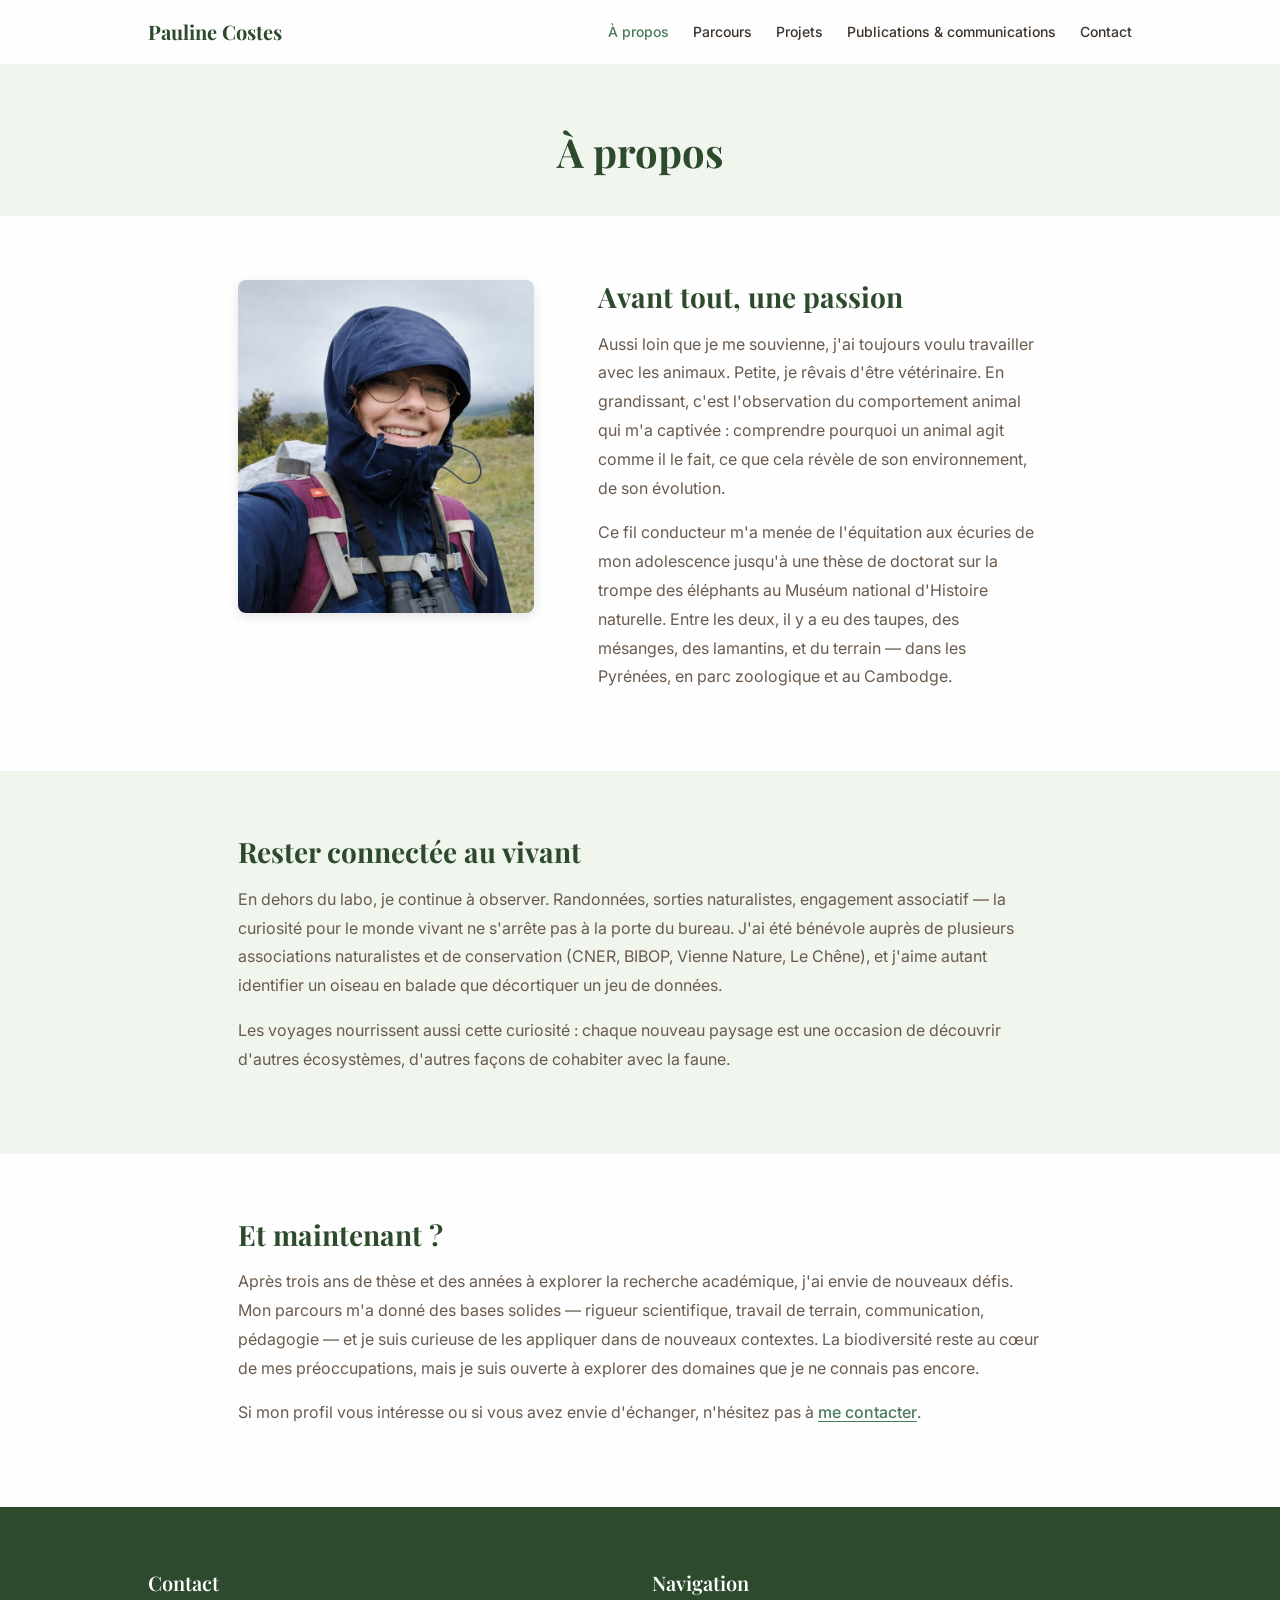
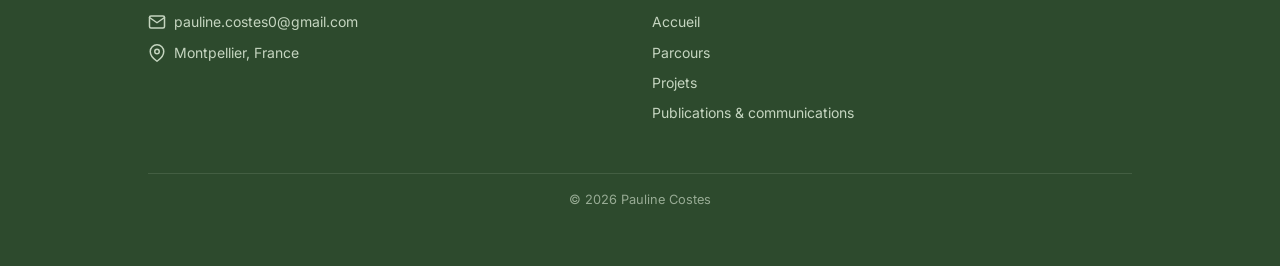
==== a-propos.html @ f6743737 "Add À propos page and update navigation Personal about page with field photo, three sections (passio" ====
<!DOCTYPE html>
<html lang="fr">
<head>
  <meta charset="UTF-8">
  <meta name="viewport" content="width=device-width, initial-scale=1.0">
  <meta name="description" content="A propos de Pauline Costes - parcours, motivations et engagement pour la biodiversite.">
  <meta property="og:title" content="A propos - Pauline Costes">
  <meta property="og:description" content="Parcours, motivations et engagement pour la biodiversite.">
  <meta property="og:image" content="Photo1.jpg">
  <meta property="og:type" content="website">
  <meta name="twitter:card" content="summary_large_image">
  <link rel="icon" href="data:image/svg+xml,<svg xmlns='http://www.w3.org/2000/svg' viewBox='0 0 100 100'><text y='.9em' font-size='90'>&#x1F418;</text></svg>">
  <title>&Agrave; propos - Pauline Costes</title>
  <link rel="preconnect" href="https://fonts.googleapis.com">
  <link rel="preconnect" href="https://fonts.gstatic.com" crossorigin>
  <link href="https://fonts.googleapis.com/css2?family=Inter:wght@400;500;600&family=Playfair+Display:wght@600;700&display=swap" rel="stylesheet">
  <link rel="stylesheet" href="css/variables.css?v=3">
  <link rel="stylesheet" href="css/base.css?v=3">
  <link rel="stylesheet" href="css/components.css?v=3">
  <link rel="stylesheet" href="css/layout.css?v=3">
</head>
<body>

  <!-- Header -->
  <header class="site-header">
    <nav class="nav container">
      <a href="index.html" class="nav__logo">Pauline Costes</a>
      <button class="burger" aria-label="Ouvrir le menu" aria-expanded="false">
        <span class="burger__line"></span>
        <span class="burger__line"></span>
        <span class="burger__line"></span>
      </button>
      <div class="nav__links">
        <button class="nav__close" aria-label="Fermer le menu">&times;</button>
        <a href="a-propos.html" class="nav__link nav__link--active">&Agrave; propos</a>
        <a href="index.html#parcours" class="nav__link">Parcours</a>
        <a href="projets.html" class="nav__link">Projets</a>
        <a href="publications.html" class="nav__link">Publications & communications</a>
        <a href="index.html#contact" class="nav__link">Contact</a>
      </div>
    </nav>
  </header>

  <main>

    <!-- Page header -->
    <div class="page-header">
      <div class="container">
        <h1>&Agrave; propos</h1>
      </div>
    </div>

    <!-- Photo + texte -->
    <section class="section">
      <div class="container" style="max-width: 900px;">
        <div class="about-grid">

          <div>
            <img src="20260401_111959.jpg" alt="Pauline Costes sur le terrain" style="width: 100%; border-radius: var(--radius-md); box-shadow: var(--shadow-md);">
          </div>

          <div>
            <h2 style="margin-bottom: var(--space-md);">Avant tout, une passion</h2>
            <p style="line-height: 1.8; color: var(--earth-600); margin-bottom: var(--space-md);">
              Aussi loin que je me souvienne, j'ai toujours voulu travailler avec les animaux. Petite, je r&ecirc;vais d'&ecirc;tre v&eacute;t&eacute;rinaire. En grandissant, c'est l'observation du comportement animal qui m'a captiv&eacute;e&nbsp;: comprendre pourquoi un animal agit comme il le fait, ce que cela r&eacute;v&egrave;le de son environnement, de son &eacute;volution.
            </p>
            <p style="line-height: 1.8; color: var(--earth-600); margin-bottom: var(--space-md);">
              Ce fil conducteur m'a men&eacute;e de l'&eacute;quitation aux &eacute;curies de mon adolescence jusqu'&agrave; une th&egrave;se de doctorat sur la trompe des &eacute;l&eacute;phants au Mus&eacute;um national d'Histoire naturelle. Entre les deux, il y a eu des taupes, des m&eacute;sanges, des lamantins, et du terrain&nbsp;&mdash;&nbsp;dans les Pyr&eacute;n&eacute;es, en parc zoologique et au Cambodge.
            </p>
          </div>

        </div>
      </div>
    </section>

    <!-- Engagement -->
    <section class="section section--alt">
      <div class="container" style="max-width: 900px;">
        <h2 style="margin-bottom: var(--space-md);">Rester connect&eacute;e au vivant</h2>
        <p style="line-height: 1.8; color: var(--earth-600); margin-bottom: var(--space-md);">
          En dehors du labo, je continue &agrave; observer. Randonn&eacute;es, sorties naturalistes, engagement associatif&nbsp;&mdash;&nbsp;la curiosit&eacute; pour le monde vivant ne s'arr&ecirc;te pas &agrave; la porte du bureau. J'ai &eacute;t&eacute; b&eacute;n&eacute;vole aupr&egrave;s de plusieurs associations naturalistes et de conservation (CNER, BIBOP, Vienne Nature, Le Ch&ecirc;ne), et j'aime autant identifier un oiseau en balade que d&eacute;cortiquer un jeu de donn&eacute;es.
        </p>
        <p style="line-height: 1.8; color: var(--earth-600); margin-bottom: var(--space-md);">
          Les voyages nourrissent aussi cette curiosit&eacute;&nbsp;: chaque nouveau paysage est une occasion de d&eacute;couvrir d'autres &eacute;cosyst&egrave;mes, d'autres fa&ccedil;ons de cohabiter avec la faune.
        </p>
      </div>
    </section>

    <!-- Et maintenant -->
    <section class="section">
      <div class="container" style="max-width: 900px;">
        <h2 style="margin-bottom: var(--space-md);">Et maintenant&nbsp;?</h2>
        <p style="line-height: 1.8; color: var(--earth-600); margin-bottom: var(--space-md);">
          Apr&egrave;s trois ans de th&egrave;se et des ann&eacute;es &agrave; explorer la recherche acad&eacute;mique, j'ai envie de nouveaux d&eacute;fis. Mon parcours m'a donn&eacute; des bases solides&nbsp;&mdash;&nbsp;rigueur scientifique, travail de terrain, communication, p&eacute;dagogie&nbsp;&mdash;&nbsp;et je suis curieuse de les appliquer dans de nouveaux contextes. La biodiversit&eacute; reste au c&oelig;ur de mes pr&eacute;occupations, mais je suis ouverte &agrave; explorer des domaines que je ne connais pas encore.
        </p>
        <p style="line-height: 1.8; color: var(--earth-600);">
          Si mon profil vous int&eacute;resse ou si vous avez envie d'&eacute;changer, n'h&eacute;sitez pas &agrave; <a href="mailto:pauline.costes0@gmail.com" style="color: var(--green-700); font-weight: 500;">me contacter</a>.
        </p>
      </div>
    </section>

  </main>

  <!-- Footer -->
  <footer class="site-footer">
    <div class="container">
      <div class="footer__grid">
        <div>
          <h3 class="footer__title">Contact</h3>
          <div class="footer__item">
            <svg class="footer__icon" viewBox="0 0 24 24" fill="none" stroke="currentColor" stroke-width="2" stroke-linecap="round" stroke-linejoin="round"><path d="M4 4h16c1.1 0 2 .9 2 2v12c0 1.1-.9 2-2 2H4c-1.1 0-2-.9-2-2V6c0-1.1.9-2 2-2z"/><polyline points="22,6 12,13 2,6"/></svg>
            <a href="mailto:pauline.costes0@gmail.com">pauline.costes0@gmail.com</a>
          </div>
          <div class="footer__item">
            <svg class="footer__icon" viewBox="0 0 24 24" fill="none" stroke="currentColor" stroke-width="2" stroke-linecap="round" stroke-linejoin="round"><path d="M21 10c0 7-9 13-9 13s-9-6-9-13a9 9 0 0 1 18 0z"/><circle cx="12" cy="10" r="3"/></svg>
            <span>Montpellier, France</span>
          </div>
        </div>
        <div>
          <h3 class="footer__title">Navigation</h3>
          <div class="footer__item"><a href="index.html">Accueil</a></div>
          <div class="footer__item"><a href="index.html#parcours">Parcours</a></div>
          <div class="footer__item"><a href="projets.html">Projets</a></div>
          <div class="footer__item"><a href="publications.html">Publications & communications</a></div>
        </div>
      </div>
      <p class="footer__copy">&copy; 2026 Pauline Costes</p>
    </div>
  </footer>

  <script src="js/main.js"></script>
</body>
</html>
---- css/variables.css ----
:root {
  /* Colors - Primary */
  --green-900: #2D4A2D;
  --green-700: #4A7C59;
  --green-200: #C5D5C0;
  --green-50: #F0F5EE;

  /* Colors - Neutrals */
  --earth-800: #3D3229;
  --earth-600: #6B5B4E;
  --sand-100: #F7F3EE;
  --white: #FEFEFE;

  /* Colors - Accent */
  --gold-500: #B8963E;

  /* Typography */
  --font-heading: 'Playfair Display', Georgia, serif;
  --font-body: 'Inter', system-ui, sans-serif;

  --text-h1: 2.5rem;
  --text-h2: 1.75rem;
  --text-h3: 1.25rem;
  --text-body: 1rem;
  --text-small: 0.875rem;
  --text-tag: 0.8rem;

  /* Spacing */
  --space-xs: 0.25rem;
  --space-sm: 0.5rem;
  --space-md: 1rem;
  --space-lg: 1.5rem;
  --space-xl: 2.5rem;
  --space-2xl: 4rem;

  /* Layout */
  --max-width: 1080px;
  --padding-x: 1.5rem;
  --section-gap: 2.5rem;

  /* Components */
  --radius-sm: 6px;
  --radius-md: 8px;
  --radius-pill: 20px;
  --radius-full: 50%;

  --shadow-sm: 0 1px 3px rgba(0, 0, 0, 0.06);
  --shadow-md: 0 4px 12px rgba(0, 0, 0, 0.1);

  --transition: 0.2s ease;
}

@media (min-width: 1024px) {
  :root {
    --padding-x: 3rem;
    --section-gap: 4rem;
  }
}
---- css/base.css ----
*,
*::before,
*::after {
  margin: 0;
  padding: 0;
  box-sizing: border-box;
}

html {
  scroll-behavior: smooth;
}

body {
  font-family: var(--font-body);
  font-size: var(--text-body);
  color: var(--earth-800);
  background-color: var(--white);
  line-height: 1.6;
  -webkit-font-smoothing: antialiased;
}

h1, h2, h3 {
  font-family: var(--font-heading);
  line-height: 1.2;
}

h1 {
  font-size: var(--text-h1);
  font-weight: 700;
  color: var(--green-900);
}

h2 {
  font-size: var(--text-h2);
  font-weight: 700;
  color: var(--green-900);
  margin-bottom: var(--space-lg);
}

h3 {
  font-size: var(--text-h3);
  font-weight: 600;
  color: var(--earth-800);
}

p {
  margin-bottom: var(--space-md);
}

a {
  color: var(--green-700);
  text-decoration: underline;
  text-underline-offset: 3px;
  transition: color var(--transition);
}

a:hover {
  color: var(--gold-500);
}

a:focus-visible {
  outline: 2px solid var(--green-700);
  outline-offset: 2px;
  border-radius: 2px;
}

img {
  max-width: 100%;
  display: block;
}

ul, ol {
  list-style: none;
}

/* Utilities */

.container {
  max-width: var(--max-width);
  margin: 0 auto;
  padding: 0 var(--padding-x);
}

.sr-only {
  position: absolute;
  width: 1px;
  height: 1px;
  padding: 0;
  margin: -1px;
  overflow: hidden;
  clip: rect(0, 0, 0, 0);
  white-space: nowrap;
  border: 0;
}

.text-small {
  font-size: var(--text-small);
  color: var(--earth-600);
}

.text-date {
  font-size: var(--text-small);
  font-weight: 500;
  color: var(--green-700);
  text-transform: uppercase;
  letter-spacing: 0.05em;
}
---- css/components.css ----
/* ===== Navigation ===== */

.site-header {
  position: fixed;
  top: 0;
  left: 0;
  right: 0;
  z-index: 100;
  background: var(--white);
  transition: box-shadow var(--transition);
}

.site-header.scrolled {
  box-shadow: var(--shadow-sm);
}

.nav {
  display: flex;
  align-items: center;
  justify-content: space-between;
  height: 64px;
}

.nav__logo {
  font-family: var(--font-heading);
  font-size: 1.25rem;
  font-weight: 700;
  color: var(--green-900);
  text-decoration: none;
}

.nav__logo:hover {
  color: var(--green-700);
}

.nav__links {
  display: flex;
  gap: var(--space-lg);
}

.nav__link {
  font-size: var(--text-small);
  font-weight: 500;
  color: var(--earth-800);
  text-decoration: none;
  transition: color var(--transition);
}

.nav__link:hover {
  color: var(--green-700);
}

.nav__link--active {
  color: var(--green-700);
}

.nav__close {
  display: none;
}

/* Burger */

.burger {
  display: none;
  background: none;
  border: none;
  cursor: pointer;
  padding: var(--space-sm);
}

.burger__line {
  display: block;
  width: 24px;
  height: 2px;
  background: var(--earth-800);
  margin: 5px 0;
  transition: transform var(--transition), opacity var(--transition);
}

.burger:focus-visible {
  outline: 2px solid var(--green-700);
  outline-offset: 2px;
  border-radius: 2px;
}

@media (max-width: 767px) {
  .burger {
    display: block;
  }

  .nav__links {
    position: fixed;
    top: 0;
    left: 0;
    right: 0;
    bottom: 0;
    background: var(--white);
    flex-direction: column;
    align-items: center;
    justify-content: center;
    gap: var(--space-xl);
    opacity: 0;
    pointer-events: none;
    transition: opacity var(--transition);
    z-index: 101;
  }

  .nav__links.open {
    opacity: 1;
    pointer-events: all;
  }

  .nav__link {
    font-size: var(--text-h3);
  }

  .nav__close {
    display: block;
    position: absolute;
    top: var(--space-lg);
    right: var(--space-lg);
    background: none;
    border: none;
    font-size: 1.5rem;
    cursor: pointer;
    color: var(--earth-800);
    padding: var(--space-sm);
  }

  .nav__close:focus-visible {
    outline: 2px solid var(--green-700);
    outline-offset: 2px;
  }

  /* Burger animation when open */
  .burger.open .burger__line:nth-child(1) {
    transform: rotate(45deg) translate(5px, 5px);
  }

  .burger.open .burger__line:nth-child(2) {
    opacity: 0;
  }

  .burger.open .burger__line:nth-child(3) {
    transform: rotate(-45deg) translate(5px, -5px);
  }

  /* Tables: compact on mobile */
  table th,
  table td {
    padding-left: var(--space-xs);
    padding-right: var(--space-xs);
    font-size: var(--text-tag);
  }

  /* Hide duration column on mobile */
  table th:last-child,
  table td:last-child {
    display: none;
  }
}

/* ===== Cards ===== */

.card {
  background: var(--white);
  border: 1px solid var(--green-200);
  border-radius: var(--radius-md);
  padding: var(--space-lg);
  box-shadow: var(--shadow-sm);
  transition: box-shadow var(--transition), transform var(--transition);
}

.card:hover {
  box-shadow: var(--shadow-md);
  transform: translateY(-2px);
}

.card__image {
  margin: calc(-1 * var(--space-lg)) calc(-1 * var(--space-lg)) var(--space-md);
  border-radius: var(--radius-md) var(--radius-md) 0 0;
  overflow: hidden;
  aspect-ratio: 16/7;
}

.card__image img {
  width: 100%;
  height: 100%;
  object-fit: cover;
  transition: transform 0.4s ease;
}

.card:hover .card__image img {
  transform: scale(1.03);
}

.card__title {
  font-family: var(--font-heading);
  font-size: var(--text-h3);
  font-weight: 600;
  color: var(--earth-800);
  margin-bottom: var(--space-xs);
}

.card__meta {
  font-size: var(--text-small);
  color: var(--green-700);
  font-weight: 500;
  margin-bottom: var(--space-sm);
}

.card__description {
  font-size: var(--text-small);
  color: var(--earth-600);
  line-height: 1.5;
}

/* ===== Timeline ===== */

.timeline {
  position: relative;
  padding-left: 2rem;
}

.timeline::before {
  content: '';
  position: absolute;
  left: 5px;
  top: 0;
  bottom: 0;
  width: 2px;
  background: var(--green-200);
}

.timeline__item {
  position: relative;
  padding-bottom: var(--space-xl);
}

.timeline__item:last-child {
  padding-bottom: 0;
}

.timeline__dot {
  position: absolute;
  left: -2rem;
  top: 4px;
  width: 12px;
  height: 12px;
  border-radius: var(--radius-full);
  background: var(--green-700);
  transform: translateX(calc(-50% + 6px));
}

.timeline__item:first-child .timeline__dot {
  width: 16px;
  height: 16px;
  box-shadow: 0 0 0 4px var(--green-200);
  transform: translateX(calc(-50% + 6px - 2px));
}

.timeline__date {
  font-size: var(--text-small);
  font-weight: 500;
  color: var(--green-700);
  text-transform: uppercase;
  letter-spacing: 0.05em;
  margin-bottom: var(--space-xs);
}

.timeline__title {
  font-family: var(--font-heading);
  font-size: var(--text-h3);
  font-weight: 600;
  color: var(--earth-800);
  margin-bottom: var(--space-xs);
}

.timeline__institution {
  font-size: var(--text-small);
  font-weight: 600;
  color: var(--green-700);
  margin-bottom: var(--space-xs);
}

.timeline__description {
  font-size: var(--text-small);
  color: var(--earth-600);
  line-height: 1.5;
}

.timeline__type {
  display: inline-block;
  font-size: var(--text-tag);
  font-weight: 500;
  color: var(--green-900);
  background: var(--green-50);
  border: 1px solid var(--green-200);
  border-radius: var(--radius-pill);
  padding: 0.1rem 0.5rem;
  margin-bottom: var(--space-xs);
}

/* Desktop timeline with dates on left */

@media (min-width: 768px) {
  .timeline {
    padding-left: 0;
    max-width: 800px;
  }

  .timeline::before {
    left: 140px;
  }

  .timeline__item {
    display: grid;
    grid-template-columns: 120px 1fr;
    gap: var(--space-xl);
    padding-left: 0;
  }

  .timeline__dot {
    left: 140px;
    transform: translateX(-50%);
  }

  .timeline__item:first-child .timeline__dot {
    transform: translateX(-50%);
  }

  .timeline__date {
    text-align: right;
    padding-top: 2px;
  }

  .timeline__content {
    padding-left: var(--space-lg);
  }
}

/* ===== Tags / Badges ===== */

.tag {
  display: inline-block;
  background: var(--green-50);
  border: 1px solid var(--green-200);
  border-radius: var(--radius-pill);
  padding: var(--space-xs) 0.75rem;
  font-size: var(--text-tag);
  color: var(--green-900);
  font-weight: 500;
}

.tags {
  display: flex;
  flex-wrap: wrap;
  gap: var(--space-sm);
}

/* ===== Buttons ===== */

.btn {
  display: inline-block;
  font-family: var(--font-body);
  font-size: var(--text-small);
  font-weight: 500;
  text-decoration: none;
  border-radius: var(--radius-sm);
  padding: 0.6rem 1.25rem;
  cursor: pointer;
  transition: background-color var(--transition), color var(--transition);
  border: none;
}

.btn:focus-visible {
  outline: 2px solid var(--green-700);
  outline-offset: 2px;
}

.btn-primary {
  background: var(--green-700);
  color: var(--white);
}

.btn-primary:hover {
  background: var(--green-900);
  color: var(--white);
}

.btn-secondary {
  background: transparent;
  border: 1px solid var(--green-700);
  color: var(--green-700);
}

.btn-secondary:hover {
  background: var(--green-50);
  color: var(--green-700);
}

/* ===== Accordion ===== */

.accordion__trigger {
  width: 100%;
  background: none;
  border: none;
  cursor: pointer;
  text-align: left;
  padding: 0;
}

.accordion__icon {
  display: inline-block;
  width: 20px;
  height: 20px;
  transition: transform var(--transition);
  color: var(--green-700);
}

.accordion__trigger[aria-expanded="true"] .accordion__icon {
  transform: rotate(180deg);
}

.accordion__content {
  max-height: 0;
  overflow: hidden;
  transition: max-height 0.3s ease;
}

.accordion__content.open {
  max-height: 800px;
}

/* ===== Footer ===== */

.site-footer {
  background: var(--green-900);
  color: var(--green-200);
  padding: var(--space-2xl) 0 var(--space-xl);
}


.footer__grid {
  display: grid;
  gap: var(--space-lg);
}

@media (min-width: 768px) {
  .footer__grid {
    grid-template-columns: 1fr 1fr;
  }
}

.footer__title {
  font-family: var(--font-heading);
  font-size: var(--text-h3);
  color: var(--white);
  margin-bottom: var(--space-md);
}

.footer__item {
  display: flex;
  align-items: center;
  gap: var(--space-sm);
  margin-bottom: var(--space-sm);
  font-size: var(--text-small);
}

.footer__item a {
  color: var(--green-200);
  text-decoration: none;
}

.footer__item a:hover {
  color: var(--white);
}

.footer__icon {
  width: 18px;
  height: 18px;
  flex-shrink: 0;
  color: var(--green-200);
}

.footer__copy {
  text-align: center;
  font-size: var(--text-tag);
  color: var(--green-200);
  opacity: 0.7;
  margin-top: var(--space-xl);
  padding-top: var(--space-md);
  border-top: 1px solid rgba(197, 213, 192, 0.2);
}

/* ===== About grid ===== */

.about-grid {
  display: grid;
  grid-template-columns: 1fr 1.5fr;
  gap: var(--space-2xl);
  align-items: start;
}

@media (max-width: 767px) {
  .about-grid {
    grid-template-columns: 1fr;
    gap: var(--space-lg);
  }

  .about-grid img {
    max-width: 280px;
    margin: 0 auto;
    display: block;
  }
}

/* ===== Publication list ===== */

.publication {
  padding: var(--space-lg) 0;
  border-bottom: 1px solid var(--green-200);
}

.publication:last-child {
  border-bottom: none;
}

.publication__title {
  font-family: var(--font-heading);
  font-size: var(--text-h3);
  color: var(--earth-800);
  margin-bottom: var(--space-xs);
}

.publication__authors {
  font-size: var(--text-small);
  color: var(--earth-600);
  margin-bottom: var(--space-xs);
}

.publication__journal {
  font-size: var(--text-small);
  font-style: italic;
  color: var(--green-700);
}

.publication__link {
  display: inline-block;
  margin-top: var(--space-sm);
  font-size: var(--text-small);
}
---- css/layout.css ----
/* ===== Main content offset for fixed header ===== */

main {
  padding-top: 64px;
}

/* ===== Sections ===== */

.section {
  padding: var(--section-gap) 0;
}

.section--alt {
  background: var(--green-50);
}

.section--sand {
  background: var(--sand-100);
}

.section__header {
  text-align: center;
  margin-bottom: var(--space-xl);
}

/* ===== Hero ===== */

.hero {
  padding: var(--space-2xl) 0;
  position: relative;
  overflow: hidden;
}

.hero__overlay {
  position: absolute;
  inset: 0;
  background: rgba(30, 50, 30, 0.72);
  z-index: 0;
}

.hero__inner {
  display: flex;
  flex-direction: column;
  align-items: center;
  text-align: center;
  gap: var(--space-lg);
}

.hero__photo {
  width: 180px;
  height: 180px;
  border-radius: var(--radius-full);
  overflow: hidden;
  border: 4px solid var(--green-200);
  flex-shrink: 0;
}

.hero__photo img,
.hero__photo svg {
  width: 100%;
  height: 100%;
  object-fit: cover;
}

.hero__subtitle {
  font-size: var(--text-h3);
  color: var(--green-200);
  font-weight: 400;
  margin-top: var(--space-xs);
}

.hero__bio {
  max-width: 600px;
  color: rgba(255, 255, 255, 0.88);
  line-height: 1.7;
}

.hero__actions {
  display: flex;
  gap: var(--space-md);
  flex-wrap: wrap;
  justify-content: center;
}

@media (min-width: 768px) {
  .hero__inner {
    flex-direction: row;
    text-align: left;
    gap: var(--space-2xl);
  }

  .hero__photo {
    width: 220px;
    height: 220px;
  }

  .hero__actions {
    justify-content: flex-start;
  }
}

/* Override colors in hero (dark background) */
.hero h1,
.hero .hero__subtitle,
.hero .hero__bio {
  color: var(--white) !important;
}

.hero .hero__subtitle {
  color: var(--green-200) !important;
}

/* ===== Skills grid ===== */

.skills-grid {
  display: flex;
  flex-wrap: wrap;
  gap: var(--space-sm);
  justify-content: center;
}

@media (min-width: 768px) {
  .skills-grid {
    justify-content: flex-start;
  }
}

/* ===== Cards grid ===== */

.cards-grid {
  display: grid;
  gap: var(--space-lg);
}

@media (min-width: 768px) {
  .cards-grid {
    grid-template-columns: repeat(2, 1fr);
  }
}

/* ===== Responsibilities list ===== */

.responsibilities {
  display: grid;
  gap: var(--space-lg);
}

.responsibility {
  display: flex;
  gap: var(--space-md);
}

.responsibility__icon {
  width: 40px;
  height: 40px;
  flex-shrink: 0;
  background: var(--green-50);
  border-radius: var(--radius-full);
  display: flex;
  align-items: center;
  justify-content: center;
  color: var(--green-700);
}

.responsibility__content {
  flex: 1;
}

.responsibility__title {
  font-weight: 600;
  color: var(--earth-800);
  margin-bottom: var(--space-xs);
}

.responsibility__meta {
  font-size: var(--text-small);
  color: var(--green-700);
  font-weight: 500;
  margin-bottom: var(--space-xs);
}

.responsibility__description {
  font-size: var(--text-small);
  color: var(--earth-600);
}

/* ===== Engagement layout ===== */

.engagement__layout {
  display: grid;
  gap: var(--space-xl);
}

.engagement__photo {
  display: none;
}

@media (min-width: 1024px) {
  .engagement__layout {
    grid-template-columns: 280px 1fr;
    align-items: start;
  }

  .engagement__photo {
    display: block;
    position: sticky;
    top: 80px;
  }

  .engagement__photo img {
    width: 100%;
    border-radius: var(--radius-md);
    box-shadow: var(--shadow-md);
    object-fit: cover;
    aspect-ratio: 3/4;
  }
}

/* ===== Page header (sub-pages) ===== */

.page-header {
  background: var(--green-50);
  padding: var(--space-2xl) 0 var(--space-xl);
  text-align: center;
}

.page-header p {
  color: var(--earth-600);
  max-width: 600px;
  margin: 0 auto;
}

/* ===== SVG decorations ===== */

.deco {
  position: absolute;
  pointer-events: none;
  opacity: 0.06;
  color: var(--green-200);
  z-index: 0;
}

.deco--top-right {
  top: -20px;
  right: -20px;
}

.deco--bottom-left {
  bottom: -20px;
  left: -20px;
}

.deco--top-left {
  top: -20px;
  left: -20px;
}
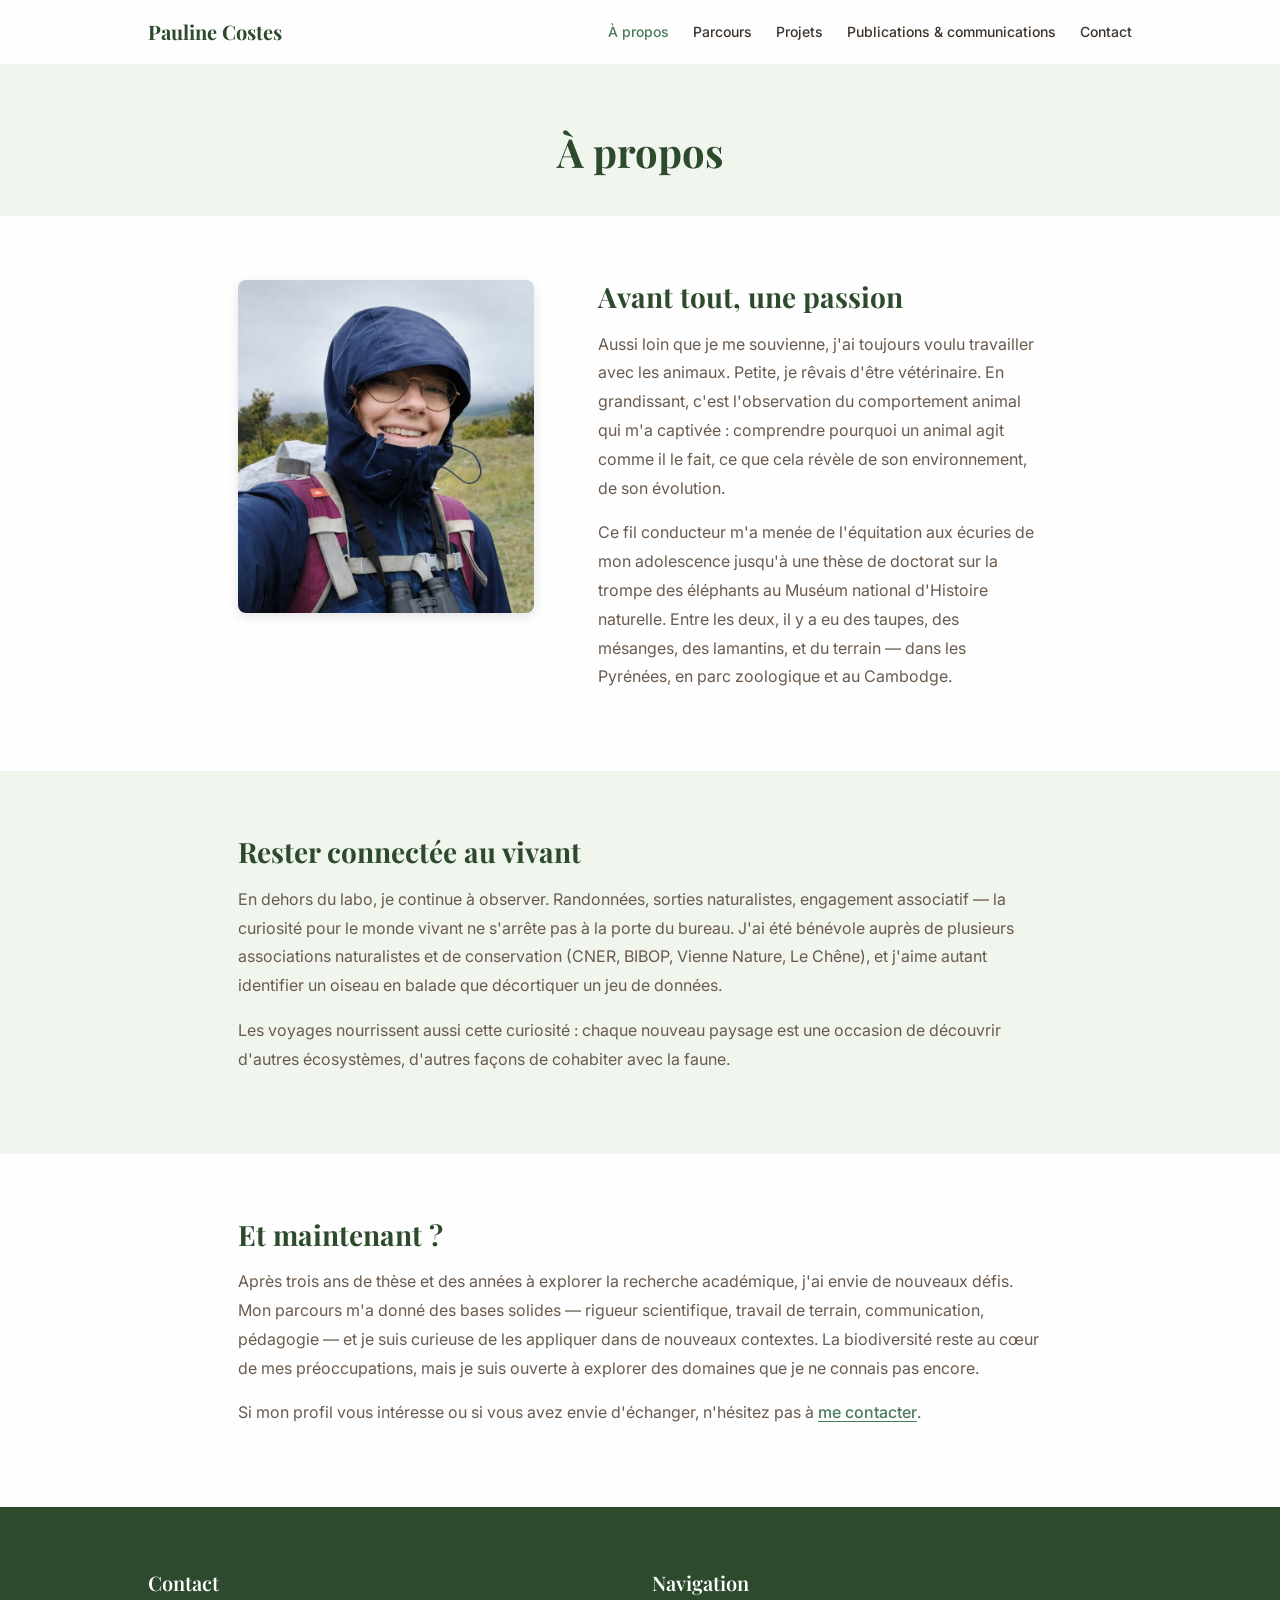
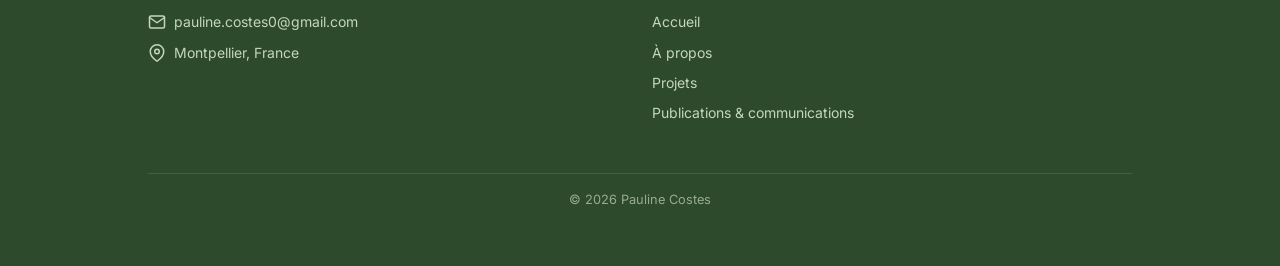
==== commit f3ea61c8: "Unify navigation across all pages and add publication links to thesis - Consistent footer nav on all" ====
--- a/a-propos.html
+++ b/a-propos.html
@@ -119,7 +119,7 @@
         <div>
           <h3 class="footer__title">Navigation</h3>
           <div class="footer__item"><a href="index.html">Accueil</a></div>
-          <div class="footer__item"><a href="index.html#parcours">Parcours</a></div>
+          <div class="footer__item"><a href="a-propos.html">&Agrave; propos</a></div>
           <div class="footer__item"><a href="projets.html">Projets</a></div>
           <div class="footer__item"><a href="publications.html">Publications & communications</a></div>
         </div>
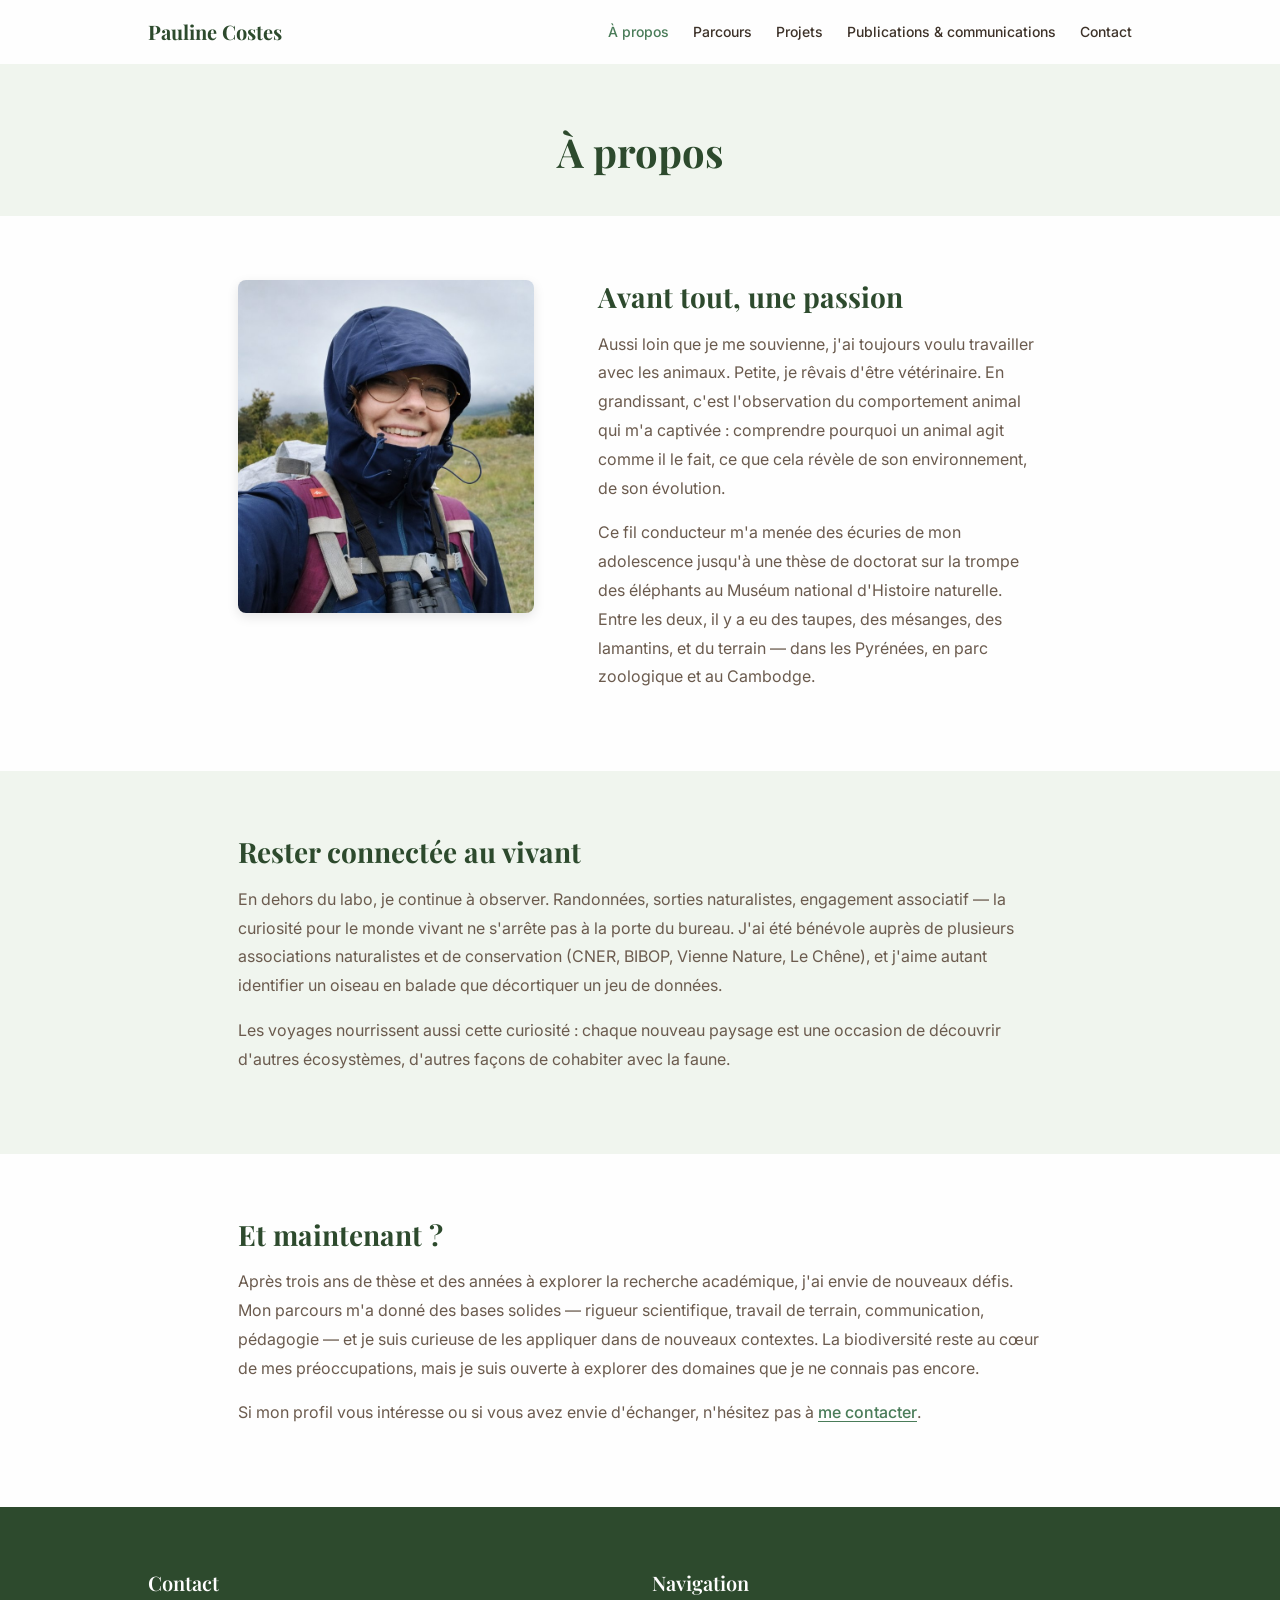
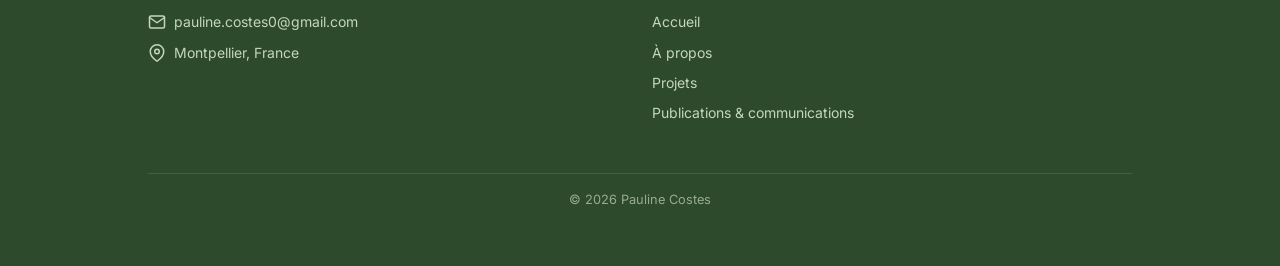
==== commit 32b4e9fc: "Update a-propos.html" ====
--- a/a-propos.html
+++ b/a-propos.html
@@ -65,7 +65,7 @@
               Aussi loin que je me souvienne, j'ai toujours voulu travailler avec les animaux. Petite, je r&ecirc;vais d'&ecirc;tre v&eacute;t&eacute;rinaire. En grandissant, c'est l'observation du comportement animal qui m'a captiv&eacute;e&nbsp;: comprendre pourquoi un animal agit comme il le fait, ce que cela r&eacute;v&egrave;le de son environnement, de son &eacute;volution.
             </p>
             <p style="line-height: 1.8; color: var(--earth-600); margin-bottom: var(--space-md);">
-              Ce fil conducteur m'a men&eacute;e de l'&eacute;quitation aux &eacute;curies de mon adolescence jusqu'&agrave; une th&egrave;se de doctorat sur la trompe des &eacute;l&eacute;phants au Mus&eacute;um national d'Histoire naturelle. Entre les deux, il y a eu des taupes, des m&eacute;sanges, des lamantins, et du terrain&nbsp;&mdash;&nbsp;dans les Pyr&eacute;n&eacute;es, en parc zoologique et au Cambodge.
+              Ce fil conducteur m'a men&eacute;e des &eacute;curies de mon adolescence jusqu'&agrave; une th&egrave;se de doctorat sur la trompe des &eacute;l&eacute;phants au Mus&eacute;um national d'Histoire naturelle. Entre les deux, il y a eu des taupes, des m&eacute;sanges, des lamantins, et du terrain&nbsp;&mdash;&nbsp;dans les Pyr&eacute;n&eacute;es, en parc zoologique et au Cambodge.
             </p>
           </div>
 
--- a/css/components.css
+++ b/css/components.css
@@ -493,6 +493,27 @@
   border-top: 1px solid rgba(197, 213, 192, 0.2);
 }
 
+/* ===== Conference grid ===== */
+
+.conf-grid {
+  display: grid;
+  grid-template-columns: repeat(4, 1fr);
+  gap: var(--space-md);
+  margin-top: var(--space-lg);
+}
+
+@media (max-width: 767px) {
+  .conf-grid {
+    grid-template-columns: repeat(2, 1fr);
+  }
+}
+
+@media (max-width: 400px) {
+  .conf-grid {
+    grid-template-columns: 1fr;
+  }
+}
+
 /* ===== About grid ===== */
 
 .about-grid {
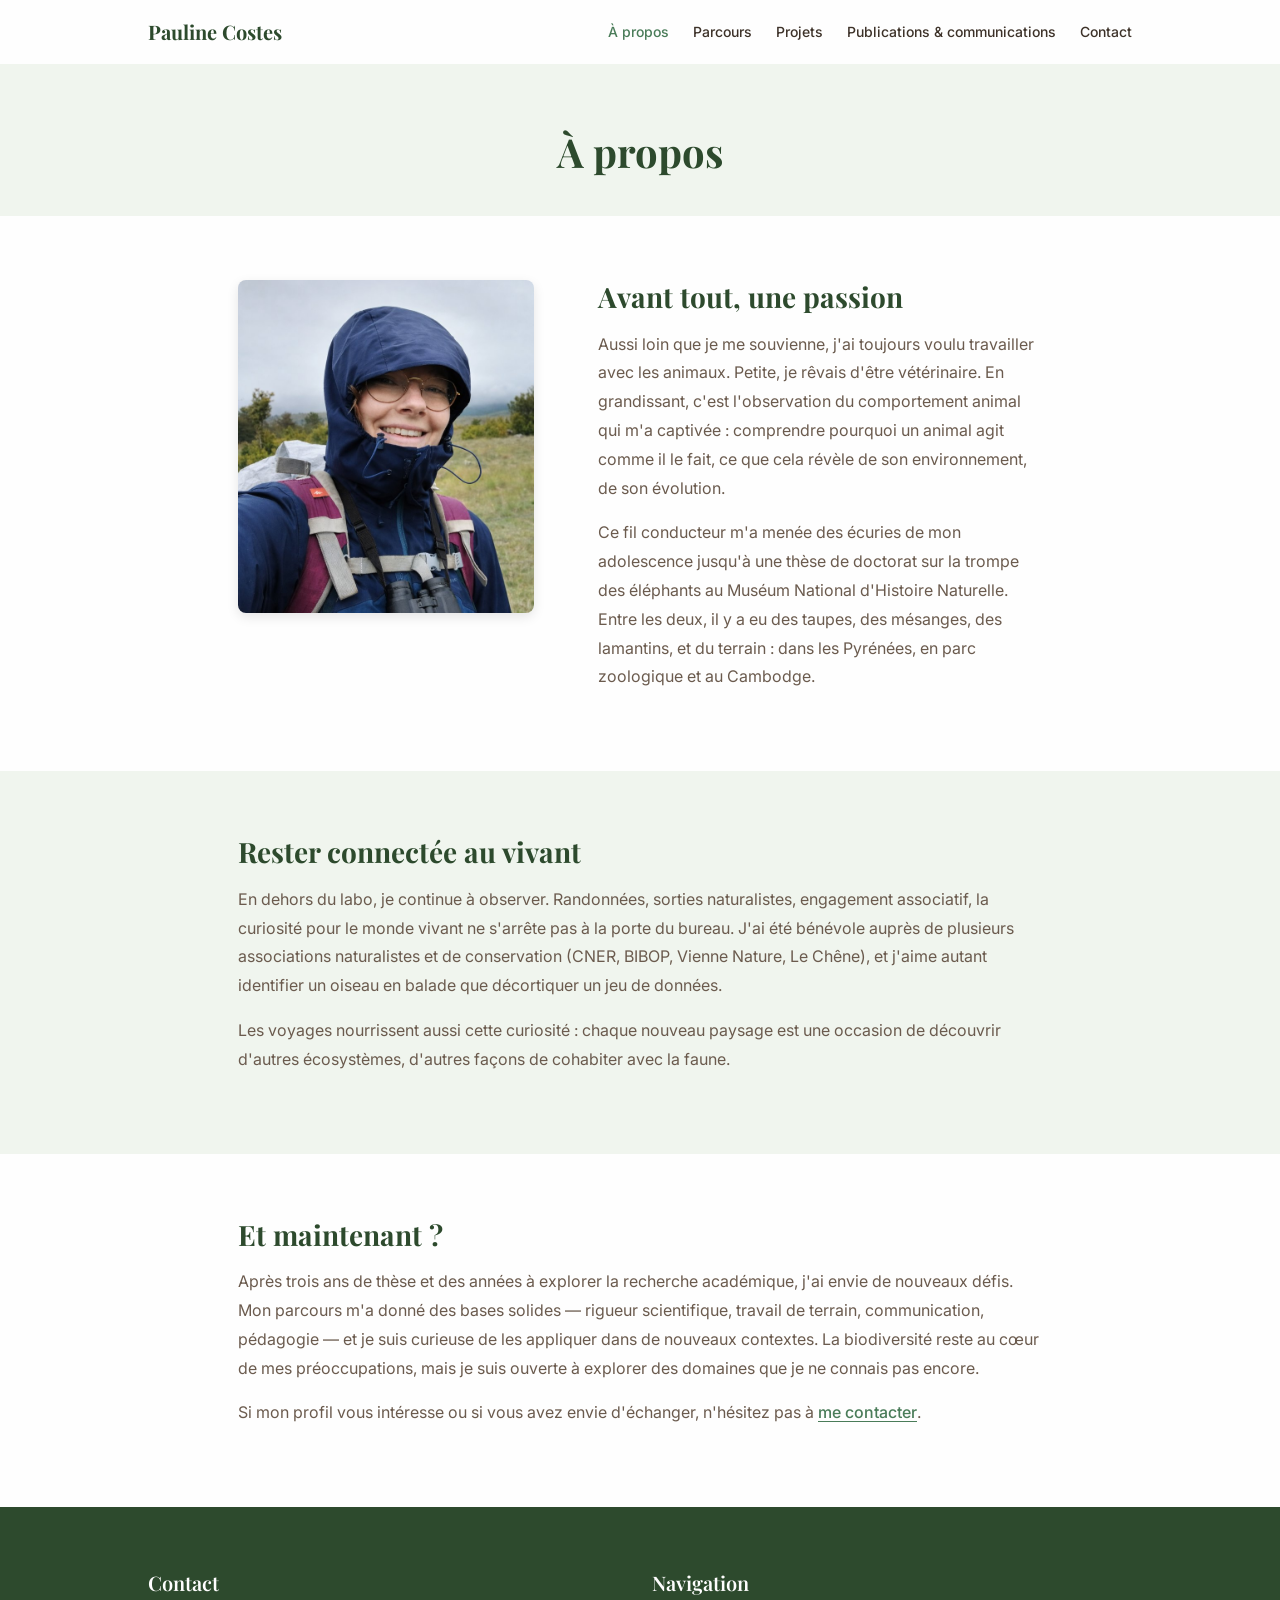
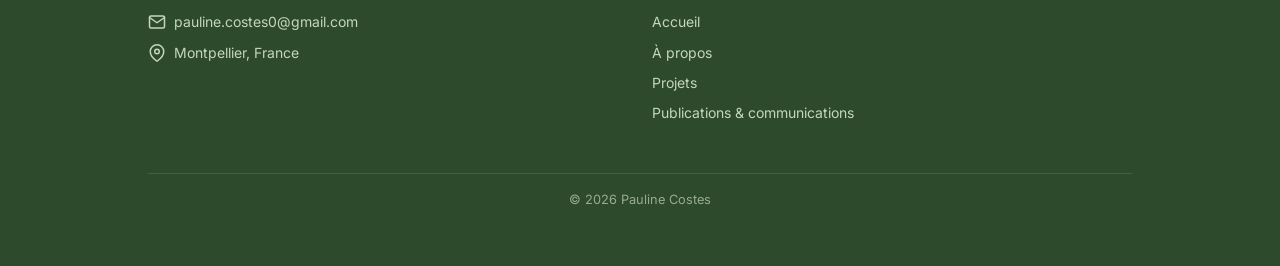
==== commit 60595ad6: "Update a-propos.html" ====
--- a/a-propos.html
+++ b/a-propos.html
@@ -65,7 +65,7 @@
               Aussi loin que je me souvienne, j'ai toujours voulu travailler avec les animaux. Petite, je r&ecirc;vais d'&ecirc;tre v&eacute;t&eacute;rinaire. En grandissant, c'est l'observation du comportement animal qui m'a captiv&eacute;e&nbsp;: comprendre pourquoi un animal agit comme il le fait, ce que cela r&eacute;v&egrave;le de son environnement, de son &eacute;volution.
             </p>
             <p style="line-height: 1.8; color: var(--earth-600); margin-bottom: var(--space-md);">
-              Ce fil conducteur m'a men&eacute;e des &eacute;curies de mon adolescence jusqu'&agrave; une th&egrave;se de doctorat sur la trompe des &eacute;l&eacute;phants au Mus&eacute;um national d'Histoire naturelle. Entre les deux, il y a eu des taupes, des m&eacute;sanges, des lamantins, et du terrain&nbsp;&mdash;&nbsp;dans les Pyr&eacute;n&eacute;es, en parc zoologique et au Cambodge.
+              Ce fil conducteur m'a men&eacute;e des &eacute;curies de mon adolescence jusqu'&agrave; une th&egrave;se de doctorat sur la trompe des &eacute;l&eacute;phants au Mus&eacute;um National d'Histoire Naturelle. Entre les deux, il y a eu des taupes, des m&eacute;sanges, des lamantins, et du terrain : dans les Pyr&eacute;n&eacute;es, en parc zoologique et au Cambodge.
             </p>
           </div>
 
@@ -78,7 +78,7 @@
       <div class="container" style="max-width: 900px;">
         <h2 style="margin-bottom: var(--space-md);">Rester connect&eacute;e au vivant</h2>
         <p style="line-height: 1.8; color: var(--earth-600); margin-bottom: var(--space-md);">
-          En dehors du labo, je continue &agrave; observer. Randonn&eacute;es, sorties naturalistes, engagement associatif&nbsp;&mdash;&nbsp;la curiosit&eacute; pour le monde vivant ne s'arr&ecirc;te pas &agrave; la porte du bureau. J'ai &eacute;t&eacute; b&eacute;n&eacute;vole aupr&egrave;s de plusieurs associations naturalistes et de conservation (CNER, BIBOP, Vienne Nature, Le Ch&ecirc;ne), et j'aime autant identifier un oiseau en balade que d&eacute;cortiquer un jeu de donn&eacute;es.
+          En dehors du labo, je continue &agrave; observer. Randonn&eacute;es, sorties naturalistes, engagement associatif, la curiosit&eacute; pour le monde vivant ne s'arr&ecirc;te pas &agrave; la porte du bureau. J'ai &eacute;t&eacute; b&eacute;n&eacute;vole aupr&egrave;s de plusieurs associations naturalistes et de conservation (CNER, BIBOP, Vienne Nature, Le Ch&ecirc;ne), et j'aime autant identifier un oiseau en balade que d&eacute;cortiquer un jeu de donn&eacute;es.
         </p>
         <p style="line-height: 1.8; color: var(--earth-600); margin-bottom: var(--space-md);">
           Les voyages nourrissent aussi cette curiosit&eacute;&nbsp;: chaque nouveau paysage est une occasion de d&eacute;couvrir d'autres &eacute;cosyst&egrave;mes, d'autres fa&ccedil;ons de cohabiter avec la faune.
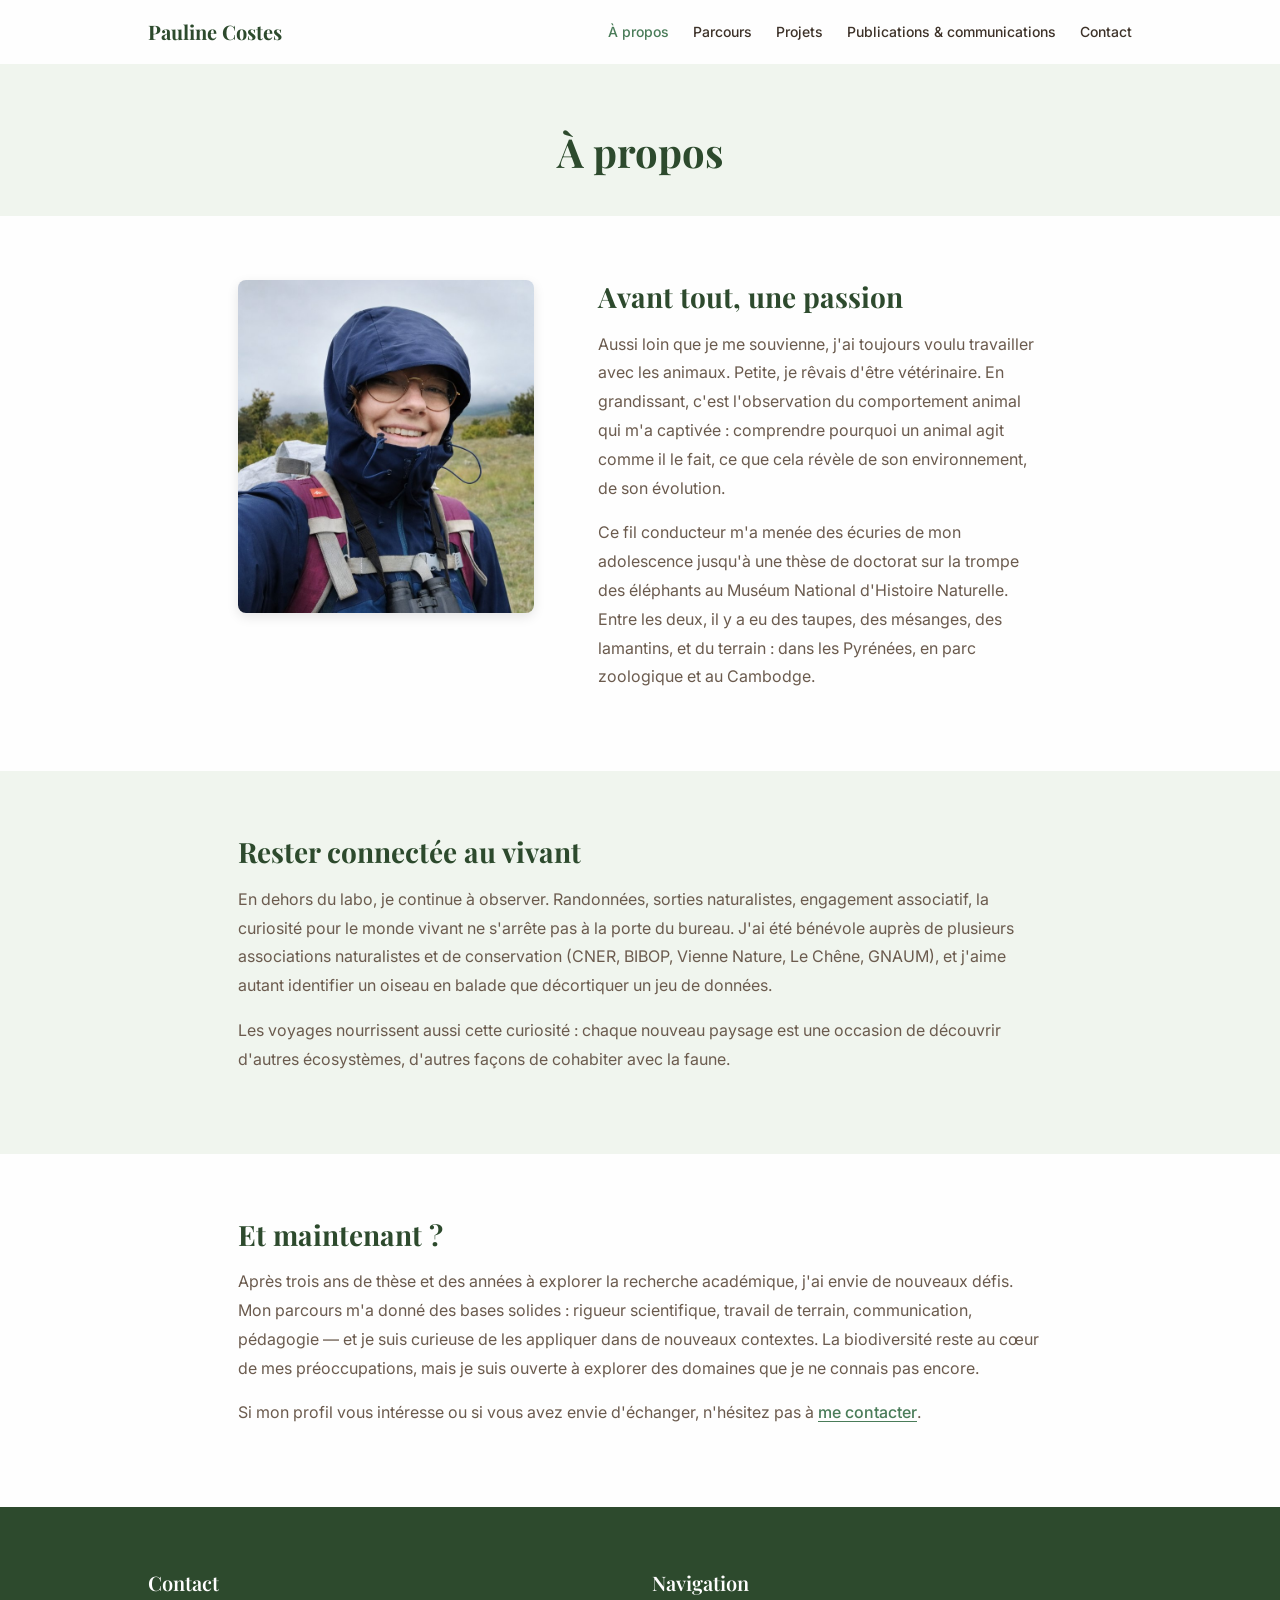
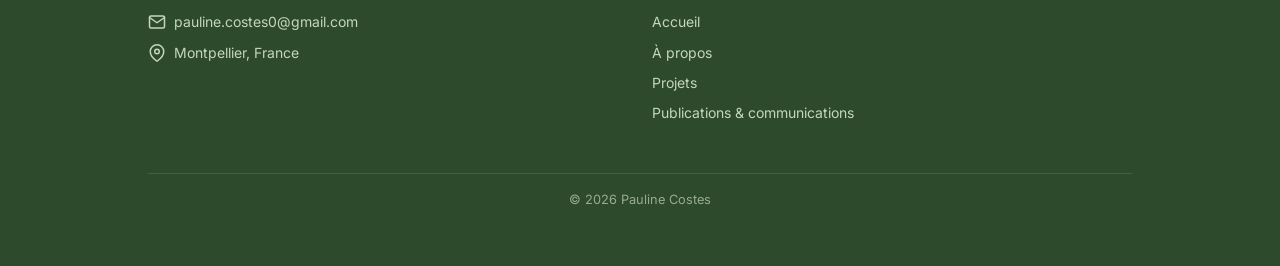
==== commit d853657a: "Update a-propos.html" ====
--- a/a-propos.html
+++ b/a-propos.html
@@ -78,7 +78,7 @@
       <div class="container" style="max-width: 900px;">
         <h2 style="margin-bottom: var(--space-md);">Rester connect&eacute;e au vivant</h2>
         <p style="line-height: 1.8; color: var(--earth-600); margin-bottom: var(--space-md);">
-          En dehors du labo, je continue &agrave; observer. Randonn&eacute;es, sorties naturalistes, engagement associatif, la curiosit&eacute; pour le monde vivant ne s'arr&ecirc;te pas &agrave; la porte du bureau. J'ai &eacute;t&eacute; b&eacute;n&eacute;vole aupr&egrave;s de plusieurs associations naturalistes et de conservation (CNER, BIBOP, Vienne Nature, Le Ch&ecirc;ne), et j'aime autant identifier un oiseau en balade que d&eacute;cortiquer un jeu de donn&eacute;es.
+          En dehors du labo, je continue &agrave; observer. Randonn&eacute;es, sorties naturalistes, engagement associatif, la curiosit&eacute; pour le monde vivant ne s'arr&ecirc;te pas &agrave; la porte du bureau. J'ai &eacute;t&eacute; b&eacute;n&eacute;vole aupr&egrave;s de plusieurs associations naturalistes et de conservation (CNER, BIBOP, Vienne Nature, Le Ch&ecirc;ne, GNAUM), et j'aime autant identifier un oiseau en balade que d&eacute;cortiquer un jeu de donn&eacute;es.
         </p>
         <p style="line-height: 1.8; color: var(--earth-600); margin-bottom: var(--space-md);">
           Les voyages nourrissent aussi cette curiosit&eacute;&nbsp;: chaque nouveau paysage est une occasion de d&eacute;couvrir d'autres &eacute;cosyst&egrave;mes, d'autres fa&ccedil;ons de cohabiter avec la faune.
@@ -91,7 +91,7 @@
       <div class="container" style="max-width: 900px;">
         <h2 style="margin-bottom: var(--space-md);">Et maintenant&nbsp;?</h2>
         <p style="line-height: 1.8; color: var(--earth-600); margin-bottom: var(--space-md);">
-          Apr&egrave;s trois ans de th&egrave;se et des ann&eacute;es &agrave; explorer la recherche acad&eacute;mique, j'ai envie de nouveaux d&eacute;fis. Mon parcours m'a donn&eacute; des bases solides&nbsp;&mdash;&nbsp;rigueur scientifique, travail de terrain, communication, p&eacute;dagogie&nbsp;&mdash;&nbsp;et je suis curieuse de les appliquer dans de nouveaux contextes. La biodiversit&eacute; reste au c&oelig;ur de mes pr&eacute;occupations, mais je suis ouverte &agrave; explorer des domaines que je ne connais pas encore.
+          Apr&egrave;s trois ans de th&egrave;se et des ann&eacute;es &agrave; explorer la recherche acad&eacute;mique, j'ai envie de nouveaux d&eacute;fis. Mon parcours m'a donn&eacute; des bases solides : rigueur scientifique, travail de terrain, communication, p&eacute;dagogie&nbsp;&mdash;&nbsp;et je suis curieuse de les appliquer dans de nouveaux contextes. La biodiversit&eacute; reste au c&oelig;ur de mes pr&eacute;occupations, mais je suis ouverte &agrave; explorer des domaines que je ne connais pas encore.
         </p>
         <p style="line-height: 1.8; color: var(--earth-600);">
           Si mon profil vous int&eacute;resse ou si vous avez envie d'&eacute;changer, n'h&eacute;sitez pas &agrave; <a href="mailto:pauline.costes0@gmail.com" style="color: var(--green-700); font-weight: 500;">me contacter</a>.
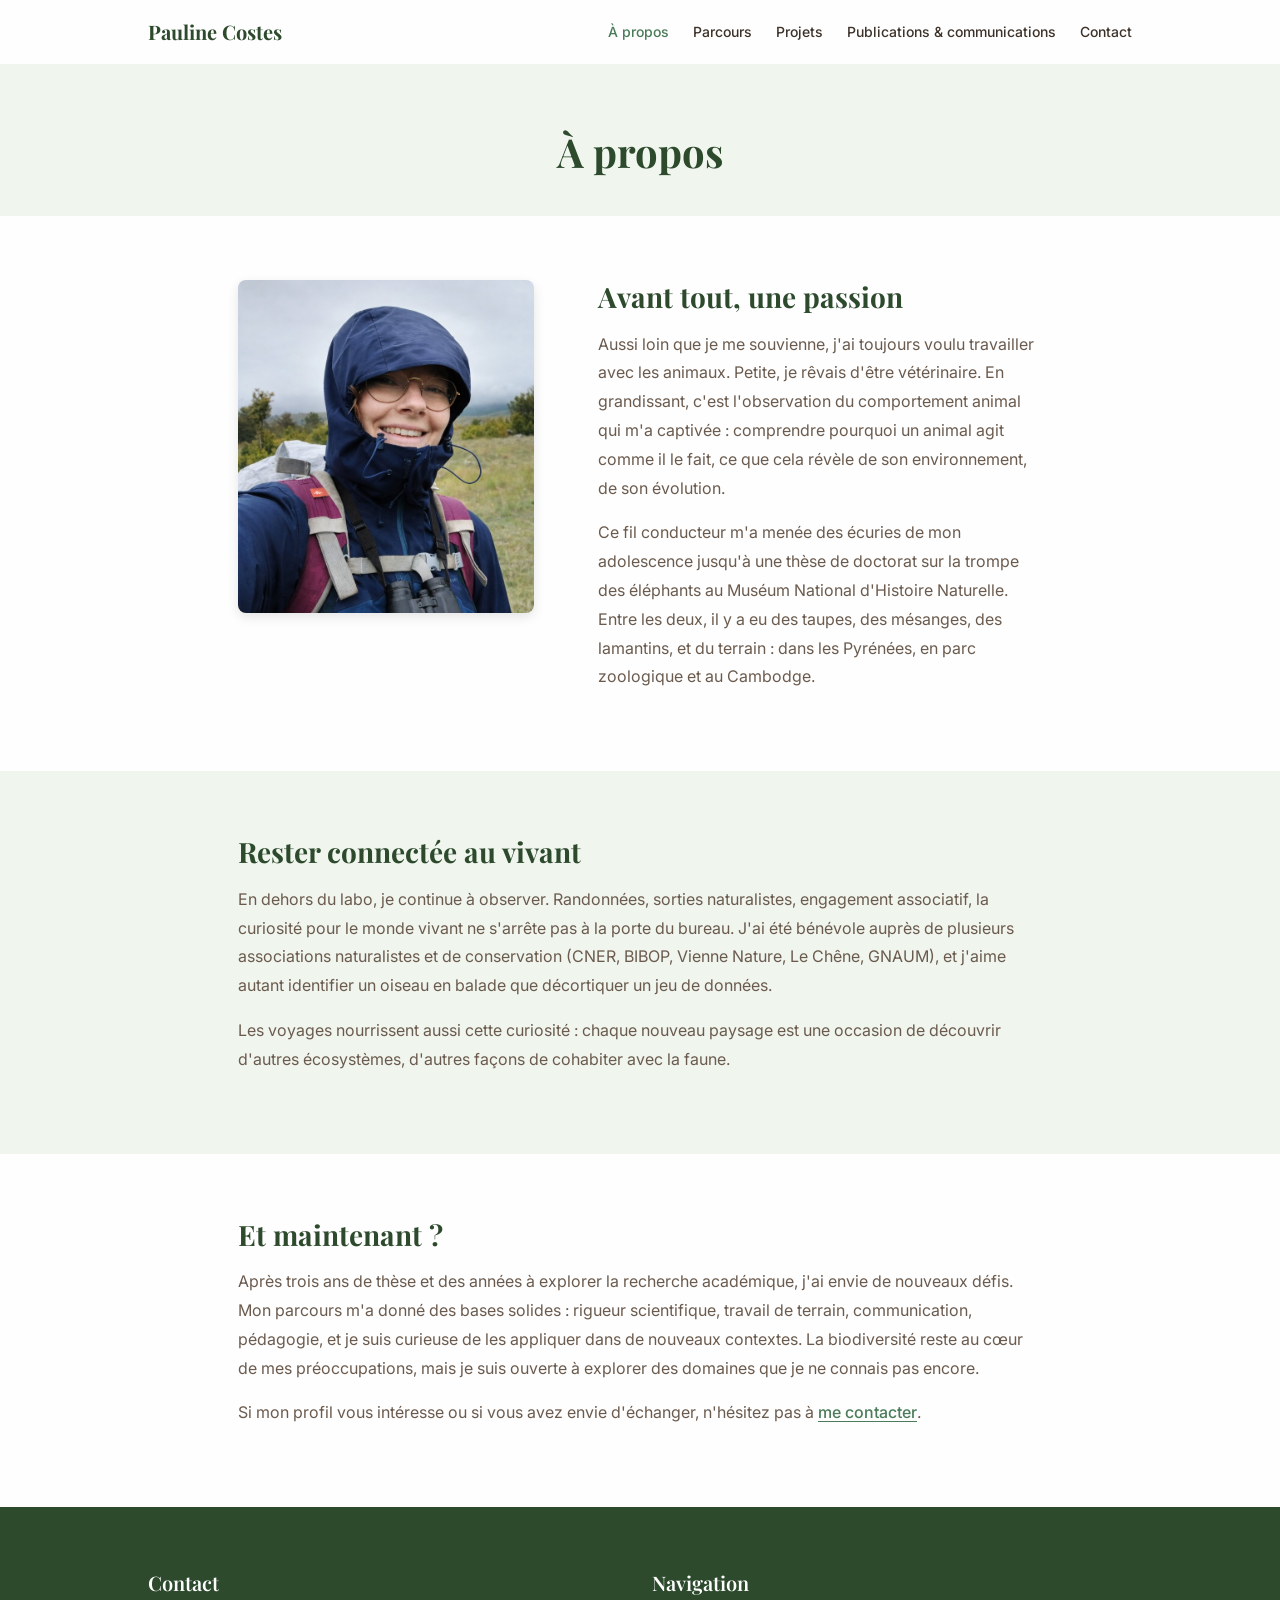
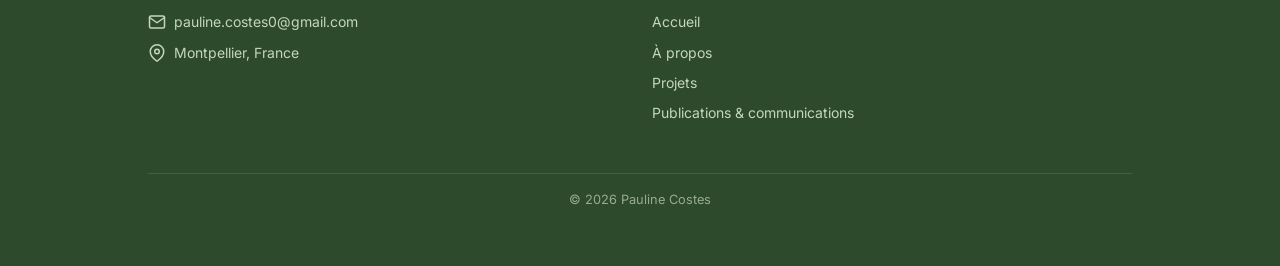
==== commit 485981de: "Update a-propos.html" ====
--- a/a-propos.html
+++ b/a-propos.html
@@ -91,7 +91,7 @@
       <div class="container" style="max-width: 900px;">
         <h2 style="margin-bottom: var(--space-md);">Et maintenant&nbsp;?</h2>
         <p style="line-height: 1.8; color: var(--earth-600); margin-bottom: var(--space-md);">
-          Apr&egrave;s trois ans de th&egrave;se et des ann&eacute;es &agrave; explorer la recherche acad&eacute;mique, j'ai envie de nouveaux d&eacute;fis. Mon parcours m'a donn&eacute; des bases solides : rigueur scientifique, travail de terrain, communication, p&eacute;dagogie&nbsp;&mdash;&nbsp;et je suis curieuse de les appliquer dans de nouveaux contextes. La biodiversit&eacute; reste au c&oelig;ur de mes pr&eacute;occupations, mais je suis ouverte &agrave; explorer des domaines que je ne connais pas encore.
+          Apr&egrave;s trois ans de th&egrave;se et des ann&eacute;es &agrave; explorer la recherche acad&eacute;mique, j'ai envie de nouveaux d&eacute;fis. Mon parcours m'a donn&eacute; des bases solides : rigueur scientifique, travail de terrain, communication, p&eacute;dagogie, et je suis curieuse de les appliquer dans de nouveaux contextes. La biodiversit&eacute; reste au c&oelig;ur de mes pr&eacute;occupations, mais je suis ouverte &agrave; explorer des domaines que je ne connais pas encore.
         </p>
         <p style="line-height: 1.8; color: var(--earth-600);">
           Si mon profil vous int&eacute;resse ou si vous avez envie d'&eacute;changer, n'h&eacute;sitez pas &agrave; <a href="mailto:pauline.costes0@gmail.com" style="color: var(--green-700); font-weight: 500;">me contacter</a>.
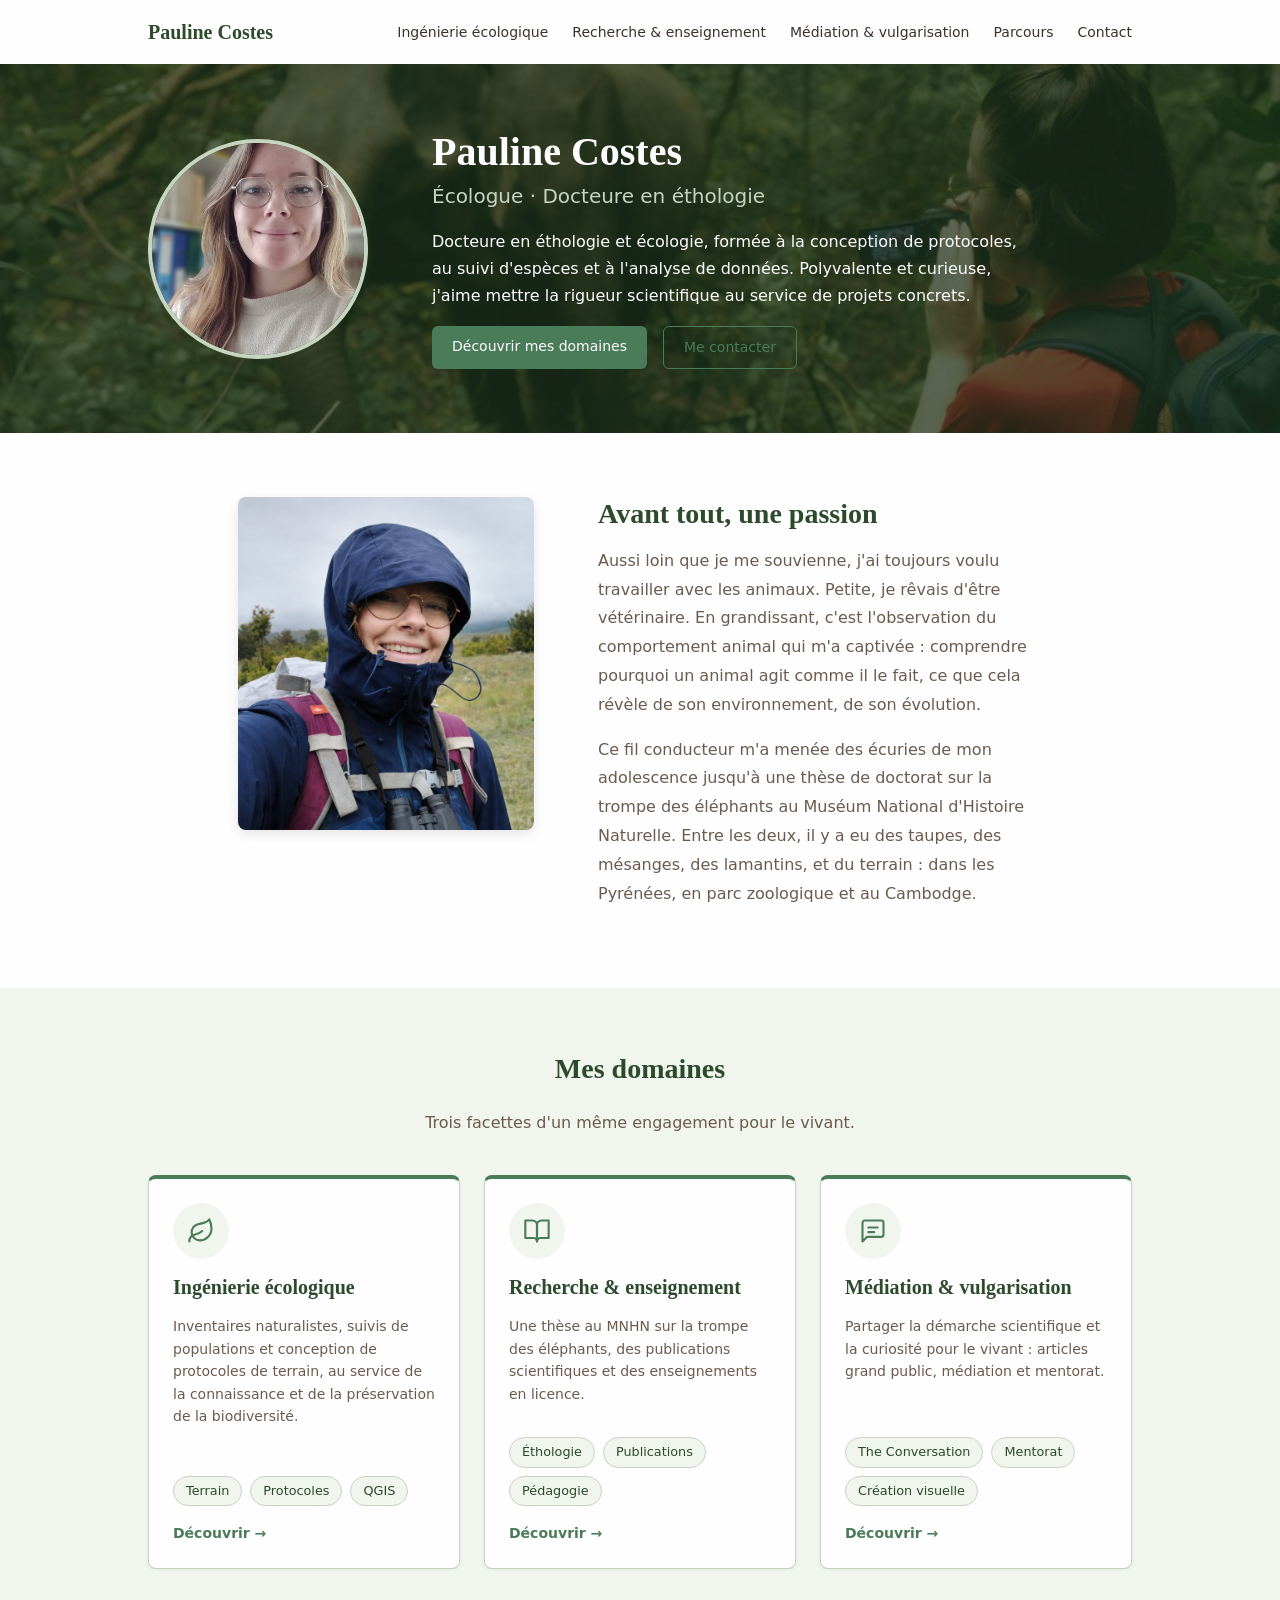
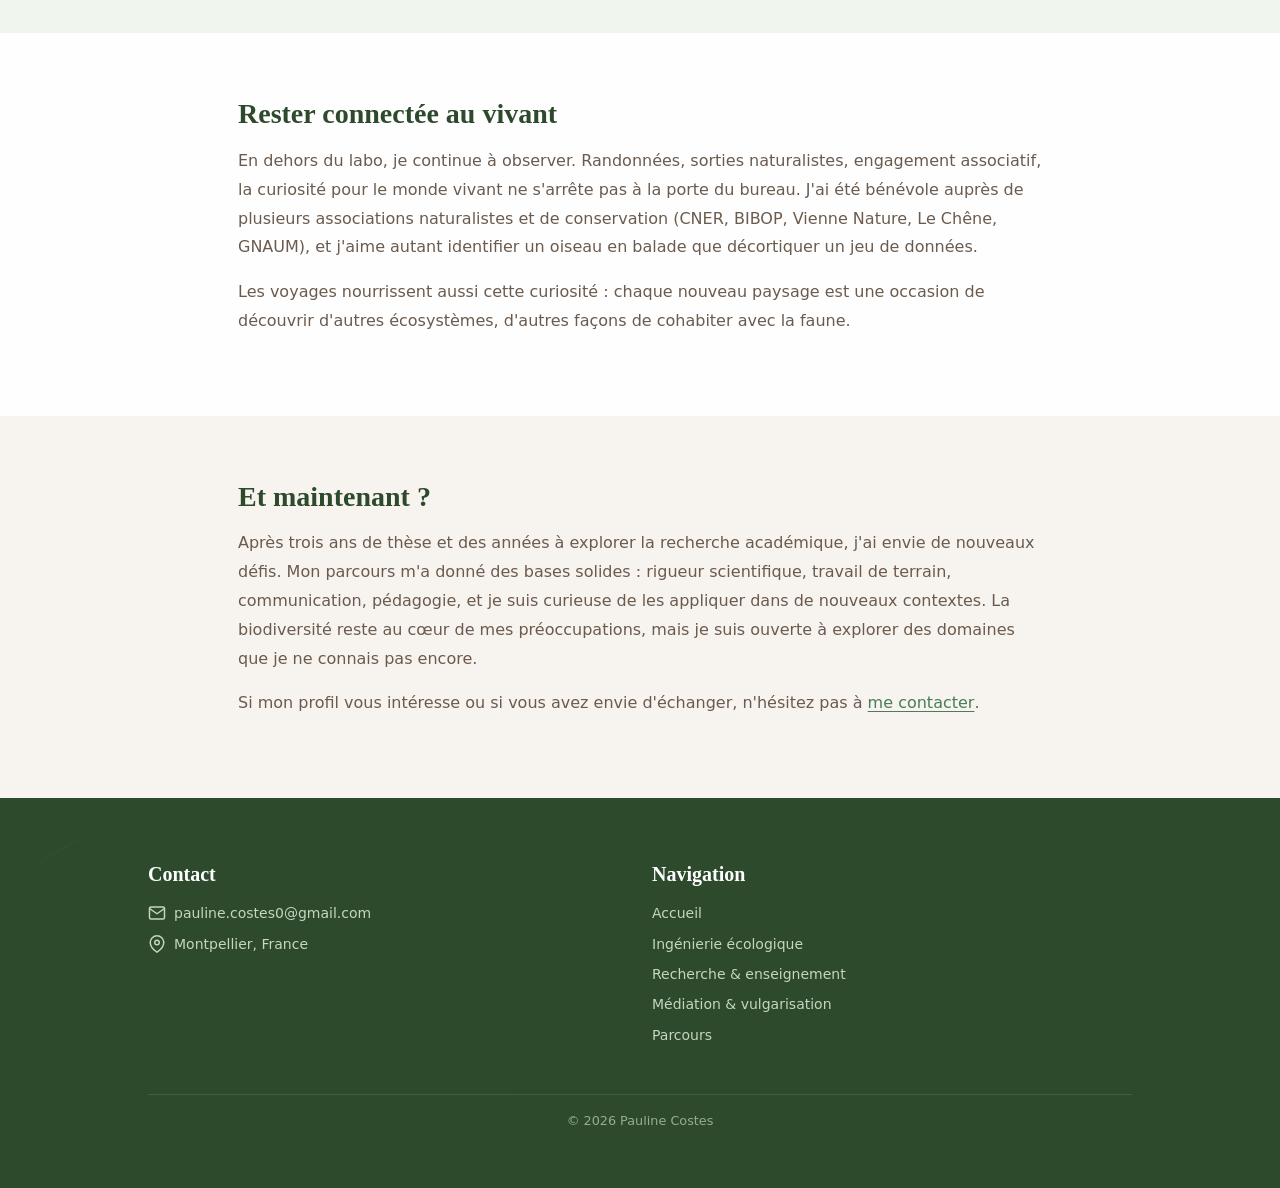
==== commit 8c6ac02e: "Refonte : accueil basé sur À propos avec trois domaines cliquables - index.html reprend le contenu d" ====
--- a/a-propos.html
+++ b/a-propos.html
@@ -2,132 +2,11 @@
 <html lang="fr">
 <head>
   <meta charset="UTF-8">
-  <meta name="viewport" content="width=device-width, initial-scale=1.0">
-  <meta name="description" content="A propos de Pauline Costes - parcours, motivations et engagement pour la biodiversite.">
-  <meta property="og:title" content="A propos - Pauline Costes">
-  <meta property="og:description" content="Parcours, motivations et engagement pour la biodiversite.">
-  <meta property="og:image" content="Photo1.jpg">
-  <meta property="og:type" content="website">
-  <meta name="twitter:card" content="summary_large_image">
-  <link rel="icon" href="data:image/svg+xml,<svg xmlns='http://www.w3.org/2000/svg' viewBox='0 0 100 100'><text y='.9em' font-size='90'>&#x1F418;</text></svg>">
-  <title>&Agrave; propos - Pauline Costes</title>
-  <link rel="preconnect" href="https://fonts.googleapis.com">
-  <link rel="preconnect" href="https://fonts.gstatic.com" crossorigin>
-  <link href="https://fonts.googleapis.com/css2?family=Inter:wght@400;500;600&family=Playfair+Display:wght@600;700&display=swap" rel="stylesheet">
-  <link rel="stylesheet" href="css/variables.css?v=3">
-  <link rel="stylesheet" href="css/base.css?v=3">
-  <link rel="stylesheet" href="css/components.css?v=3">
-  <link rel="stylesheet" href="css/layout.css?v=3">
+  <meta http-equiv="refresh" content="0; url=index.html">
+  <link rel="canonical" href="index.html">
+  <title>Accueil - Pauline Costes</title>
 </head>
 <body>
-
-  <!-- Header -->
-  <header class="site-header">
-    <nav class="nav container">
-      <a href="index.html" class="nav__logo">Pauline Costes</a>
-      <button class="burger" aria-label="Ouvrir le menu" aria-expanded="false">
-        <span class="burger__line"></span>
-        <span class="burger__line"></span>
-        <span class="burger__line"></span>
-      </button>
-      <div class="nav__links">
-        <button class="nav__close" aria-label="Fermer le menu">&times;</button>
-        <a href="a-propos.html" class="nav__link nav__link--active">&Agrave; propos</a>
-        <a href="index.html#parcours" class="nav__link">Parcours</a>
-        <a href="projets.html" class="nav__link">Projets</a>
-        <a href="publications.html" class="nav__link">Publications & communications</a>
-        <a href="index.html#contact" class="nav__link">Contact</a>
-      </div>
-    </nav>
-  </header>
-
-  <main>
-
-    <!-- Page header -->
-    <div class="page-header">
-      <div class="container">
-        <h1>&Agrave; propos</h1>
-      </div>
-    </div>
-
-    <!-- Photo + texte -->
-    <section class="section">
-      <div class="container" style="max-width: 900px;">
-        <div class="about-grid">
-
-          <div>
-            <img src="20260401_111959.jpg" alt="Pauline Costes sur le terrain" style="width: 100%; border-radius: var(--radius-md); box-shadow: var(--shadow-md);">
-          </div>
-
-          <div>
-            <h2 style="margin-bottom: var(--space-md);">Avant tout, une passion</h2>
-            <p style="line-height: 1.8; color: var(--earth-600); margin-bottom: var(--space-md);">
-              Aussi loin que je me souvienne, j'ai toujours voulu travailler avec les animaux. Petite, je r&ecirc;vais d'&ecirc;tre v&eacute;t&eacute;rinaire. En grandissant, c'est l'observation du comportement animal qui m'a captiv&eacute;e&nbsp;: comprendre pourquoi un animal agit comme il le fait, ce que cela r&eacute;v&egrave;le de son environnement, de son &eacute;volution.
-            </p>
-            <p style="line-height: 1.8; color: var(--earth-600); margin-bottom: var(--space-md);">
-              Ce fil conducteur m'a men&eacute;e des &eacute;curies de mon adolescence jusqu'&agrave; une th&egrave;se de doctorat sur la trompe des &eacute;l&eacute;phants au Mus&eacute;um National d'Histoire Naturelle. Entre les deux, il y a eu des taupes, des m&eacute;sanges, des lamantins, et du terrain : dans les Pyr&eacute;n&eacute;es, en parc zoologique et au Cambodge.
-            </p>
-          </div>
-
-        </div>
-      </div>
-    </section>
-
-    <!-- Engagement -->
-    <section class="section section--alt">
-      <div class="container" style="max-width: 900px;">
-        <h2 style="margin-bottom: var(--space-md);">Rester connect&eacute;e au vivant</h2>
-        <p style="line-height: 1.8; color: var(--earth-600); margin-bottom: var(--space-md);">
-          En dehors du labo, je continue &agrave; observer. Randonn&eacute;es, sorties naturalistes, engagement associatif, la curiosit&eacute; pour le monde vivant ne s'arr&ecirc;te pas &agrave; la porte du bureau. J'ai &eacute;t&eacute; b&eacute;n&eacute;vole aupr&egrave;s de plusieurs associations naturalistes et de conservation (CNER, BIBOP, Vienne Nature, Le Ch&ecirc;ne, GNAUM), et j'aime autant identifier un oiseau en balade que d&eacute;cortiquer un jeu de donn&eacute;es.
-        </p>
-        <p style="line-height: 1.8; color: var(--earth-600); margin-bottom: var(--space-md);">
-          Les voyages nourrissent aussi cette curiosit&eacute;&nbsp;: chaque nouveau paysage est une occasion de d&eacute;couvrir d'autres &eacute;cosyst&egrave;mes, d'autres fa&ccedil;ons de cohabiter avec la faune.
-        </p>
-      </div>
-    </section>
-
-    <!-- Et maintenant -->
-    <section class="section">
-      <div class="container" style="max-width: 900px;">
-        <h2 style="margin-bottom: var(--space-md);">Et maintenant&nbsp;?</h2>
-        <p style="line-height: 1.8; color: var(--earth-600); margin-bottom: var(--space-md);">
-          Apr&egrave;s trois ans de th&egrave;se et des ann&eacute;es &agrave; explorer la recherche acad&eacute;mique, j'ai envie de nouveaux d&eacute;fis. Mon parcours m'a donn&eacute; des bases solides : rigueur scientifique, travail de terrain, communication, p&eacute;dagogie, et je suis curieuse de les appliquer dans de nouveaux contextes. La biodiversit&eacute; reste au c&oelig;ur de mes pr&eacute;occupations, mais je suis ouverte &agrave; explorer des domaines que je ne connais pas encore.
-        </p>
-        <p style="line-height: 1.8; color: var(--earth-600);">
-          Si mon profil vous int&eacute;resse ou si vous avez envie d'&eacute;changer, n'h&eacute;sitez pas &agrave; <a href="mailto:pauline.costes0@gmail.com" style="color: var(--green-700); font-weight: 500;">me contacter</a>.
-        </p>
-      </div>
-    </section>
-
-  </main>
-
-  <!-- Footer -->
-  <footer class="site-footer">
-    <div class="container">
-      <div class="footer__grid">
-        <div>
-          <h3 class="footer__title">Contact</h3>
-          <div class="footer__item">
-            <svg class="footer__icon" viewBox="0 0 24 24" fill="none" stroke="currentColor" stroke-width="2" stroke-linecap="round" stroke-linejoin="round"><path d="M4 4h16c1.1 0 2 .9 2 2v12c0 1.1-.9 2-2 2H4c-1.1 0-2-.9-2-2V6c0-1.1.9-2 2-2z"/><polyline points="22,6 12,13 2,6"/></svg>
-            <a href="mailto:pauline.costes0@gmail.com">pauline.costes0@gmail.com</a>
-          </div>
-          <div class="footer__item">
-            <svg class="footer__icon" viewBox="0 0 24 24" fill="none" stroke="currentColor" stroke-width="2" stroke-linecap="round" stroke-linejoin="round"><path d="M21 10c0 7-9 13-9 13s-9-6-9-13a9 9 0 0 1 18 0z"/><circle cx="12" cy="10" r="3"/></svg>
-            <span>Montpellier, France</span>
-          </div>
-        </div>
-        <div>
-          <h3 class="footer__title">Navigation</h3>
-          <div class="footer__item"><a href="index.html">Accueil</a></div>
-          <div class="footer__item"><a href="a-propos.html">&Agrave; propos</a></div>
-          <div class="footer__item"><a href="projets.html">Projets</a></div>
-          <div class="footer__item"><a href="publications.html">Publications & communications</a></div>
-        </div>
-      </div>
-      <p class="footer__copy">&copy; 2026 Pauline Costes</p>
-    </div>
-  </footer>
-
-  <script src="js/main.js"></script>
+  <p>Cette page a été déplacée : <a href="index.html">Accueil</a>.</p>
 </body>
 </html>
